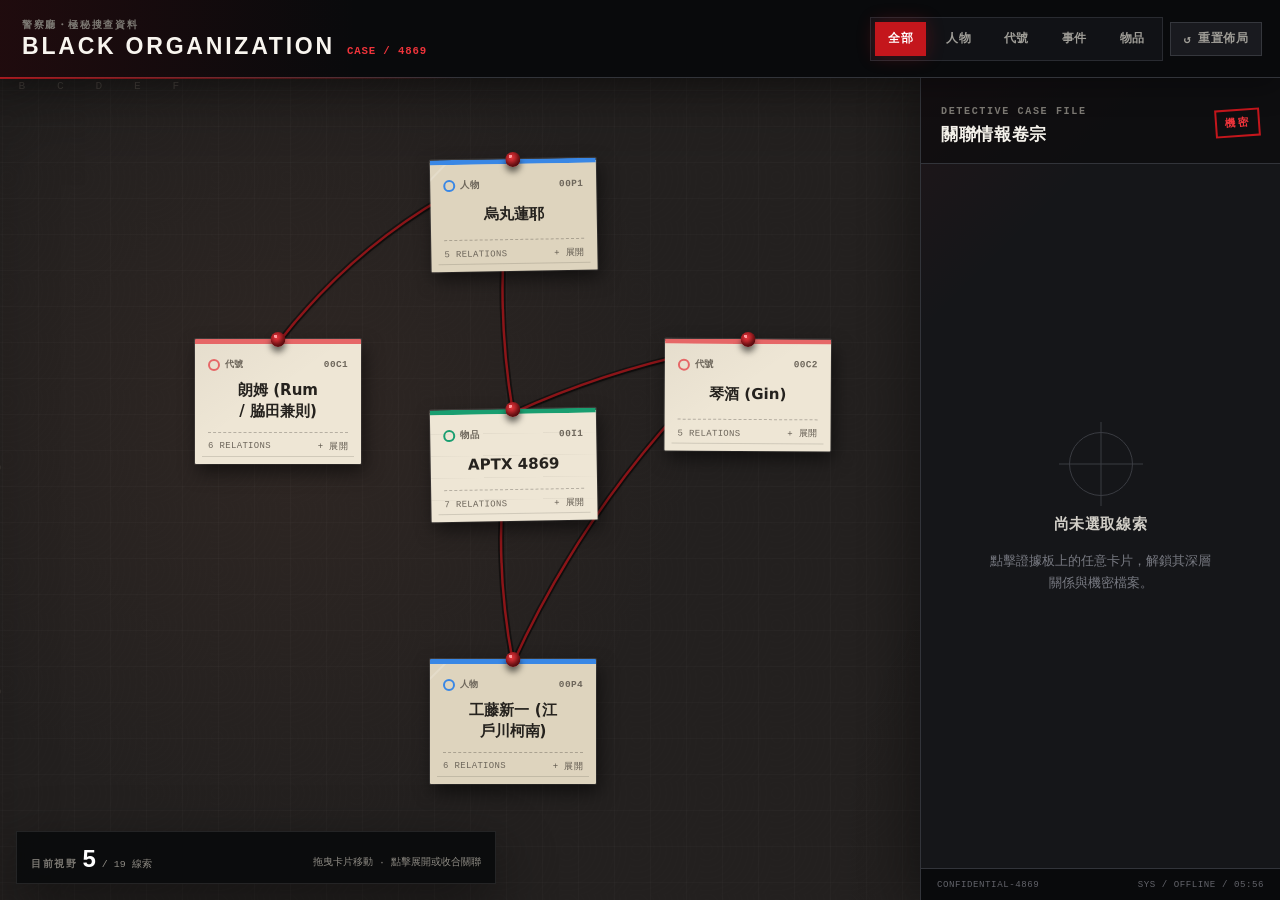
==== index.html @ cbd1a7dc "chore: 初始化 git 版本控制 黑衣組織互動式證據板現有狀態（19 筆線索，含羽田浩司 p11）： - 完整離線靜態應用（index.html / styles.css / script.js" ====
<!DOCTYPE html>
<html lang="zh-Hant">
<head>
  <meta charset="UTF-8">
  <meta name="viewport" content="width=device-width, initial-scale=1.0, viewport-fit=cover">
  <meta name="theme-color" content="#101114">
  <meta name="description" content="《名偵探柯南》黑衣組織互動式證據板：拖曳線索、展開關聯並查閱機密卷宗。">
  <title>黑衣組織機密情報證據板</title>
  <link rel="stylesheet" href="styles.css">
</head>
<body>
  <div id="app">
    <header class="control-header">
      <div class="brand-lockup" aria-label="黑衣組織機密情報證據板">
        <span class="brand-kicker">警察廳・極秘搜查資料</span>
        <div class="brand-row">
          <h1>BLACK ORGANIZATION</h1>
          <span class="case-number">CASE / 4869</span>
        </div>
      </div>

      <div class="toolbar" aria-label="證據板控制列">
        <div class="filter-group" role="group" aria-label="分類篩選">
          <button class="filter-btn active" type="button" data-filter="all" aria-pressed="true">全部</button>
          <button class="filter-btn" type="button" data-filter="person" aria-pressed="false">人物</button>
          <button class="filter-btn" type="button" data-filter="code" aria-pressed="false">代號</button>
          <button class="filter-btn" type="button" data-filter="event" aria-pressed="false">事件</button>
          <button class="filter-btn" type="button" data-filter="item" aria-pressed="false">物品</button>
        </div>
        <button id="reset-layout-btn" class="util-btn" type="button">
          <span aria-hidden="true">↺</span> 重置佈局
        </button>
      </div>
    </header>

    <main class="board-wrapper" id="board-wrapper" aria-label="互動式證據板">
      <div id="pinboard" class="pinboard">
        <svg id="connections-svg" aria-hidden="true"></svg>
        <div class="board-stamp" aria-hidden="true">
          <span>TOP SECRET</span>
          <small>AUTHORIZED EYES ONLY</small>
        </div>
        <div class="board-coordinate board-coordinate-x" aria-hidden="true">A&nbsp;&nbsp;&nbsp;B&nbsp;&nbsp;&nbsp;C&nbsp;&nbsp;&nbsp;D&nbsp;&nbsp;&nbsp;E&nbsp;&nbsp;&nbsp;F</div>
        <div class="board-coordinate board-coordinate-y" aria-hidden="true">01&nbsp;&nbsp;&nbsp;02&nbsp;&nbsp;&nbsp;03&nbsp;&nbsp;&nbsp;04</div>
      </div>

      <div class="board-hud" aria-live="polite">
        <div>
          <span class="hud-label">目前視野</span>
          <strong id="visible-count">5</strong><span class="hud-unit"> / 19 線索</span>
        </div>
        <p>拖曳卡片移動 · 點擊展開或收合關聯</p>
      </div>
    </main>

    <aside id="case-file-sidebar" class="sidebar" aria-label="偵探卷宗側欄">
      <div class="sidebar-header">
        <div>
          <span class="sidebar-eyebrow">DETECTIVE CASE FILE</span>
          <h2>關聯情報卷宗</h2>
        </div>
        <span class="security-level">機密</span>
      </div>

      <div id="sidebar-content" class="sidebar-content">
        <div class="empty-state">
          <div class="empty-crosshair" aria-hidden="true"></div>
          <p class="empty-title">尚未選取線索</p>
          <p>點擊證據板上的任意卡片，解鎖其深層關係與機密檔案。</p>
        </div>
      </div>

      <footer class="sidebar-footer">
        <span>CONFIDENTIAL-4869</span>
        <span id="record-clock">SYS / OFFLINE</span>
      </footer>
    </aside>
  </div>

  <script src="script.js"></script>
</body>
</html>
---- styles.css ----
/*
 * BLACK ORGANIZATION // EVIDENCE BOARD
 * Offline-first noir interface. No external fonts or assets required.
 */

:root {
  color-scheme: dark;
  --ink-black: #101114;
  --ink-deep: #090a0c;
  --panel-black: #151619;
  --cork-char: #23201f;
  --cork-edge: #171514;
  --paper: #ded4be;
  --paper-light: #eee6d5;
  --paper-ink: #25221e;
  --fog: #bcb8ae;
  --muted: #7c7973;
  --rule: #32343a;
  --signal-red: #c4161c;
  --signal-red-hot: #ef343b;
  --type-person: #3987e5;
  --type-code: #e66767;
  --type-event: #c98500;
  --type-item: #199e70;
  --header-height: 78px;
  --sidebar-width: 360px;
  --shadow-deep: 0 20px 60px rgba(0, 0, 0, 0.45);
  --font-display: "Arial Narrow", "DIN Condensed", "Avenir Next Condensed", sans-serif;
  --font-body: "PingFang TC", "Noto Sans TC", "Microsoft JhengHei", system-ui, sans-serif;
  --font-mono: "SFMono-Regular", Consolas, "Liberation Mono", monospace;
}

* {
  box-sizing: border-box;
}

html,
body {
  width: 100%;
  min-width: 0;
  height: 100%;
  margin: 0;
  overflow: hidden;
}

body {
  background: var(--ink-black);
  color: #f5f2eb;
  font-family: var(--font-body);
  -webkit-font-smoothing: antialiased;
}

button,
input {
  font: inherit;
}

button:focus-visible,
.node-card:focus-visible,
.relation-item:focus-visible {
  outline: 2px solid #ffffff;
  outline-offset: 3px;
}

#app {
  display: grid;
  grid-template-columns: minmax(0, 1fr) var(--sidebar-width);
  grid-template-rows: var(--header-height) minmax(0, 1fr);
  width: 100%;
  height: 100dvh;
  background: var(--ink-black);
}

/* ── Command header ─────────────────────────────────────────────── */
.control-header {
  position: relative;
  z-index: 20;
  grid-column: 1 / -1;
  display: flex;
  align-items: center;
  justify-content: space-between;
  gap: 24px;
  min-width: 0;
  padding: 0 18px 0 22px;
  background:
    linear-gradient(90deg, rgba(196, 22, 28, 0.12), transparent 28%),
    var(--ink-deep);
  border-bottom: 1px solid var(--rule);
  box-shadow: 0 8px 30px rgba(0, 0, 0, 0.32);
}

.control-header::after {
  content: "";
  position: absolute;
  right: 0;
  bottom: -2px;
  left: 0;
  height: 2px;
  background: linear-gradient(90deg, var(--signal-red), transparent 36%);
  opacity: 0.8;
}

.brand-lockup {
  display: grid;
  gap: 3px;
  min-width: 310px;
}

.brand-kicker,
.sidebar-eyebrow,
.hud-label {
  color: var(--muted);
  font-family: var(--font-mono);
  font-size: 0.63rem;
  font-weight: 700;
  letter-spacing: 0.16em;
  text-transform: uppercase;
}

.brand-row {
  display: flex;
  align-items: baseline;
  gap: 12px;
}

.brand-row h1 {
  margin: 0;
  color: #f8f5ef;
  font-family: var(--font-display);
  font-size: clamp(1.05rem, 1.8vw, 1.55rem);
  font-stretch: condensed;
  font-weight: 900;
  letter-spacing: 0.12em;
  line-height: 1;
  text-wrap: balance;
}

.case-number {
  color: var(--signal-red-hot);
  font-family: var(--font-mono);
  font-size: 0.67rem;
  font-weight: 700;
  letter-spacing: 0.08em;
  white-space: nowrap;
}

.toolbar,
.filter-group {
  display: flex;
  align-items: center;
  gap: 7px;
}

.toolbar {
  min-width: 0;
}

.filter-group {
  padding: 4px;
  border: 1px solid #292b31;
  background: #111216;
}

.filter-btn,
.util-btn {
  min-height: 34px;
  border: 1px solid transparent;
  border-radius: 0;
  color: #9f9d97;
  background: transparent;
  cursor: pointer;
  font-family: var(--font-mono);
  font-size: 0.72rem;
  font-weight: 700;
  letter-spacing: 0.04em;
  transition: color 160ms ease, background 160ms ease, border-color 160ms ease, transform 160ms ease;
}

.filter-btn {
  padding: 0 12px;
}

.util-btn {
  display: inline-flex;
  align-items: center;
  gap: 7px;
  padding: 0 13px;
  border-color: #35373d;
  background: #191a1f;
}

.filter-btn:hover,
.util-btn:hover {
  color: #ffffff;
  border-color: #5a5d66;
  background: #25262c;
}

.filter-btn.active {
  color: #ffffff;
  border-color: var(--signal-red);
  background: var(--signal-red);
  box-shadow: 0 0 18px rgba(196, 22, 28, 0.28);
}

.util-btn:active,
.filter-btn:active {
  transform: translateY(1px);
}

/* ── Board ──────────────────────────────────────────────────────── */
.board-wrapper {
  position: relative;
  grid-column: 1;
  grid-row: 2;
  min-width: 0;
  min-height: 0;
  overflow: auto;
  overscroll-behavior: contain;
  background: var(--cork-edge);
  scrollbar-color: #4c4743 #151515;
  scrollbar-width: thin;
}

.board-wrapper::-webkit-scrollbar,
.sidebar-content::-webkit-scrollbar {
  width: 10px;
  height: 10px;
}

.board-wrapper::-webkit-scrollbar-track,
.sidebar-content::-webkit-scrollbar-track {
  background: #151515;
}

.board-wrapper::-webkit-scrollbar-thumb,
.sidebar-content::-webkit-scrollbar-thumb {
  border: 2px solid #151515;
  background: #4c4743;
}

.pinboard {
  position: relative;
  width: 1800px;
  height: 1240px;
  isolation: isolate;
  overflow: hidden;
  background-color: var(--cork-char);
  background-image:
    linear-gradient(rgba(255, 255, 255, 0.018) 1px, transparent 1px),
    linear-gradient(90deg, rgba(255, 255, 255, 0.018) 1px, transparent 1px),
    radial-gradient(circle at 20% 30%, rgba(107, 72, 57, 0.16), transparent 24%),
    radial-gradient(circle at 78% 65%, rgba(0, 0, 0, 0.24), transparent 32%);
  background-size: 36px 36px, 36px 36px, auto, auto;
  box-shadow: inset 0 0 110px rgba(0, 0, 0, 0.62);
}

.pinboard::before {
  content: "";
  position: absolute;
  inset: 17px;
  z-index: 0;
  pointer-events: none;
  border: 1px solid rgba(222, 212, 190, 0.08);
}

.pinboard::after {
  content: "";
  position: absolute;
  inset: 0;
  z-index: 0;
  pointer-events: none;
  opacity: 0.22;
  background-image: repeating-radial-gradient(circle at 10% 20%, transparent 0 4px, rgba(255, 255, 255, 0.03) 5px 6px);
  background-size: 70px 56px;
  mix-blend-mode: overlay;
}

.board-coordinate {
  position: absolute;
  z-index: 0;
  color: rgba(222, 212, 190, 0.16);
  font-family: var(--font-mono);
  font-size: 0.7rem;
  letter-spacing: 0.26em;
  pointer-events: none;
}

.board-coordinate-x {
  top: 26px;
  left: 50px;
}

.board-coordinate-y {
  top: 78px;
  left: 26px;
  width: 10px;
  line-height: 14rem;
  word-break: break-all;
}

.board-stamp {
  position: absolute;
  right: 110px;
  bottom: 100px;
  z-index: 0;
  display: grid;
  gap: 4px;
  width: 210px;
  padding: 12px 16px;
  border: 4px double rgba(196, 22, 28, 0.28);
  color: rgba(196, 22, 28, 0.28);
  font-family: var(--font-mono);
  text-align: center;
  transform: rotate(-8deg);
  pointer-events: none;
}

.board-stamp span {
  font-size: 1.35rem;
  font-weight: 900;
  letter-spacing: 0.12em;
}

.board-stamp small {
  font-size: 0.58rem;
  letter-spacing: 0.09em;
}

#connections-svg {
  position: absolute;
  inset: 0;
  z-index: 1;
  width: 100%;
  height: 100%;
  overflow: visible;
  pointer-events: none;
}

.connection-shadow {
  fill: none;
  stroke: rgba(0, 0, 0, 0.7);
  stroke-width: 6px;
  stroke-linecap: round;
  opacity: 0.65;
}

.connection-line {
  fill: none;
  stroke: var(--signal-red);
  stroke-width: 2.5px;
  stroke-linecap: round;
  opacity: 0.68;
  transition: opacity 180ms ease, stroke-width 180ms ease, filter 180ms ease;
  filter: drop-shadow(0 2px 1px rgba(0, 0, 0, 0.65));
}

.connection-knot {
  fill: var(--signal-red-hot);
  opacity: 0.8;
}

.connection-line.active-connection {
  stroke: var(--signal-red-hot);
  stroke-width: 4px;
  opacity: 1;
  filter: drop-shadow(0 0 5px rgba(239, 52, 59, 0.48));
}

.connection-line.dimmed-connection,
.connection-shadow.dimmed-connection,
.connection-knot.dimmed-connection {
  opacity: 0.08;
}

/* ── Evidence cards ─────────────────────────────────────────────── */
.node-card {
  --type-color: var(--type-person);
  position: absolute;
  z-index: 3;
  display: grid;
  grid-template-rows: auto 1fr auto;
  gap: 9px;
  width: 166px;
  min-height: 112px;
  padding: 14px 13px 11px;
  border: 0;
  border-top: 5px solid var(--type-color);
  border-radius: 1px;
  color: var(--paper-ink);
  background:
    linear-gradient(135deg, transparent 0 9px, rgba(255, 255, 255, 0.18) 10px 11px, transparent 12px),
    var(--paper);
  box-shadow: 3px 8px 18px rgba(0, 0, 0, 0.52), 0 0 0 1px rgba(255, 255, 255, 0.13);
  cursor: grab;
  user-select: none;
  touch-action: none;
  transform: rotate(var(--card-rotation, 0deg));
  transform-origin: 50% 12px;
  transition: opacity 180ms ease, box-shadow 180ms ease, transform 180ms ease, filter 180ms ease;
}

.node-card[data-type="person"] {
  --type-color: var(--type-person);
}

.node-card[data-type="code"] {
  --type-color: var(--type-code);
  background:
    linear-gradient(145deg, rgba(25, 18, 18, 0.04), transparent 45%),
    var(--paper-light);
}

.node-card[data-type="event"] {
  --type-color: var(--type-event);
  background:
    linear-gradient(0deg, rgba(201, 133, 0, 0.07), rgba(201, 133, 0, 0.07)),
    var(--paper);
}

.node-card[data-type="item"] {
  --type-color: var(--type-item);
  background:
    repeating-linear-gradient(0deg, transparent 0 21px, rgba(37, 34, 30, 0.055) 22px),
    var(--paper-light);
}

.node-card::before {
  content: "";
  position: absolute;
  top: -12px;
  left: 50%;
  z-index: 5;
  width: 15px;
  height: 15px;
  border-radius: 50%;
  background:
    radial-gradient(circle at 34% 29%, #ff9b9f 0 10%, transparent 12%),
    radial-gradient(circle at 42% 38%, #e5373d, #801014 72%);
  box-shadow: 0 5px 6px rgba(0, 0, 0, 0.56), inset -2px -3px 4px rgba(0, 0, 0, 0.35);
  transform: translateX(-50%);
}

.node-card::after {
  content: "";
  position: absolute;
  right: 7px;
  bottom: 7px;
  left: 7px;
  height: 1px;
  background: rgba(37, 34, 30, 0.15);
}

.node-card:hover {
  z-index: 5;
  box-shadow: 5px 14px 28px rgba(0, 0, 0, 0.62), 0 0 0 1px rgba(255, 255, 255, 0.2);
  transform: rotate(0deg) translateY(-3px);
}

.node-card.dragging {
  z-index: 10;
  cursor: grabbing;
  box-shadow: 8px 18px 34px rgba(0, 0, 0, 0.72);
  transform: rotate(1.5deg) scale(1.025);
  transition: none;
}

.node-card.active-card {
  z-index: 7;
  box-shadow: 0 0 0 2px #ffffff, 0 0 0 6px rgba(196, 22, 28, 0.75), 8px 18px 36px rgba(0, 0, 0, 0.68);
  transform: rotate(0deg) scale(1.035);
}

.node-card.related-card {
  box-shadow: 0 0 0 2px color-mix(in srgb, var(--type-color), white 12%), 4px 10px 24px rgba(0, 0, 0, 0.58);
}

.node-card.dimmed-card {
  opacity: 0.24;
  filter: grayscale(0.5);
}

.card-meta {
  display: flex;
  align-items: center;
  justify-content: space-between;
  gap: 8px;
  color: #6d665b;
  font-family: var(--font-mono);
  font-size: 0.59rem;
  font-weight: 700;
  letter-spacing: 0.04em;
  text-transform: uppercase;
}

.card-type {
  display: inline-flex;
  align-items: center;
  gap: 5px;
}

.card-type::before {
  content: "";
  width: 8px;
  height: 8px;
  border: 2px solid var(--type-color);
  border-radius: 50%;
}

.card-id {
  font-variant-numeric: tabular-nums;
}

.card-title {
  align-self: center;
  margin: 0;
  font-family: var(--font-body);
  font-size: 0.94rem;
  font-weight: 800;
  line-height: 1.42;
  text-align: center;
  text-wrap: balance;
  word-break: break-word;
}

.card-footer {
  display: flex;
  align-items: center;
  justify-content: space-between;
  gap: 8px;
  padding-top: 7px;
  border-top: 1px dashed rgba(37, 34, 30, 0.28);
  color: #6d665b;
  font-family: var(--font-mono);
  font-size: 0.56rem;
  letter-spacing: 0.04em;
}

.expand-status {
  color: #5e574d;
}

.node-card[aria-expanded="true"] .expand-status {
  color: #97151a;
  font-weight: 900;
}

.board-hud {
  position: sticky;
  bottom: 16px;
  left: 16px;
  z-index: 12;
  display: flex;
  align-items: end;
  justify-content: space-between;
  gap: 22px;
  width: min(480px, calc(100vw - var(--sidebar-width) - 32px));
  min-width: 300px;
  margin: -86px 0 16px 16px;
  padding: 12px 14px;
  border: 1px solid rgba(255, 255, 255, 0.1);
  background: rgba(9, 10, 12, 0.9);
  box-shadow: var(--shadow-deep);
  backdrop-filter: blur(10px);
  pointer-events: none;
}

.board-hud > div {
  white-space: nowrap;
}

.board-hud strong {
  display: inline-block;
  margin-top: 3px;
  color: #ffffff;
  font-family: var(--font-display);
  font-size: 1.5rem;
  font-weight: 900;
  line-height: 1;
}

.hud-unit,
.board-hud p {
  color: #8f8c85;
  font-family: var(--font-mono);
  font-size: 0.62rem;
}

.board-hud p {
  margin: 0;
  line-height: 1.5;
  text-align: right;
}

/* ── Case file sidebar ──────────────────────────────────────────── */
.sidebar {
  position: relative;
  z-index: 15;
  grid-column: 2;
  grid-row: 2;
  display: grid;
  grid-template-rows: auto minmax(0, 1fr) auto;
  min-width: 0;
  min-height: 0;
  overflow: hidden;
  border-left: 1px solid var(--rule);
  background:
    linear-gradient(135deg, rgba(196, 22, 28, 0.06), transparent 22%),
    var(--panel-black);
  box-shadow: -16px 0 42px rgba(0, 0, 0, 0.3);
}

.sidebar-header {
  display: flex;
  align-items: center;
  justify-content: space-between;
  gap: 18px;
  padding: 21px 20px 17px;
  border-bottom: 1px solid var(--rule);
  background: rgba(9, 10, 12, 0.58);
}

.sidebar-header h2 {
  margin: 4px 0 0;
  font-family: var(--font-body);
  font-size: 1.08rem;
  font-weight: 800;
  letter-spacing: 0.04em;
}

.security-level {
  padding: 5px 8px;
  border: 2px solid var(--signal-red);
  color: var(--signal-red-hot);
  font-family: var(--font-mono);
  font-size: 0.66rem;
  font-weight: 900;
  letter-spacing: 0.16em;
  transform: rotate(-4deg);
}

.sidebar-content {
  min-height: 0;
  overflow-y: auto;
  padding: 22px 20px 28px;
}

.sidebar-footer {
  display: flex;
  justify-content: space-between;
  gap: 10px;
  padding: 10px 16px;
  border-top: 1px solid var(--rule);
  color: #62636a;
  background: var(--ink-deep);
  font-family: var(--font-mono);
  font-size: 0.57rem;
  letter-spacing: 0.06em;
}

.empty-state {
  display: grid;
  place-items: center;
  align-content: center;
  gap: 12px;
  min-height: 100%;
  color: #777981;
  text-align: center;
}

.empty-state p {
  max-width: 27ch;
  margin: 0;
  font-size: 0.82rem;
  line-height: 1.7;
}

.empty-state .empty-title {
  color: #d1cec7;
  font-size: 0.95rem;
  font-weight: 800;
  letter-spacing: 0.04em;
}

.empty-crosshair {
  position: relative;
  width: 64px;
  height: 64px;
  margin-bottom: 4px;
  border: 1px solid #3a3c42;
  border-radius: 50%;
}

.empty-crosshair::before,
.empty-crosshair::after {
  content: "";
  position: absolute;
  top: 50%;
  left: 50%;
  background: #3a3c42;
  transform: translate(-50%, -50%);
}

.empty-crosshair::before {
  width: 84px;
  height: 1px;
}

.empty-crosshair::after {
  width: 1px;
  height: 84px;
}

.detail-card {
  --detail-color: var(--type-person);
  display: grid;
  gap: 18px;
  animation: fileReveal 260ms ease both;
}

.detail-card[data-type="person"] { --detail-color: var(--type-person); }
.detail-card[data-type="code"] { --detail-color: var(--type-code); }
.detail-card[data-type="event"] { --detail-color: var(--type-event); }
.detail-card[data-type="item"] { --detail-color: var(--type-item); }

.detail-classification {
  display: flex;
  align-items: center;
  justify-content: space-between;
  gap: 12px;
}

.detail-type {
  display: inline-flex;
  align-items: center;
  gap: 7px;
  color: #d7d4cd;
  font-family: var(--font-mono);
  font-size: 0.67rem;
  font-weight: 800;
  letter-spacing: 0.08em;
}

.detail-type::before {
  content: "";
  width: 9px;
  height: 9px;
  border: 2px solid var(--detail-color);
  border-radius: 50%;
}

.detail-record-id {
  color: #696b72;
  font-family: var(--font-mono);
  font-size: 0.62rem;
  font-variant-numeric: tabular-nums;
}

.detail-name {
  margin: 0;
  padding: 0 0 13px;
  border-bottom: 3px solid var(--detail-color);
  color: #ffffff;
  font-size: clamp(1.35rem, 2.2vw, 1.8rem);
  font-weight: 900;
  line-height: 1.28;
  letter-spacing: -0.02em;
  text-wrap: balance;
}

.detail-desc-block {
  position: relative;
  padding: 17px 16px 16px 19px;
  border: 1px solid #32343a;
  background: #1b1c21;
}

.detail-desc-block::before {
  content: "";
  position: absolute;
  top: -1px;
  bottom: -1px;
  left: -1px;
  width: 3px;
  background: var(--detail-color);
}

.detail-label {
  display: block;
  margin-bottom: 8px;
  color: #70727a;
  font-family: var(--font-mono);
  font-size: 0.61rem;
  font-weight: 700;
  letter-spacing: 0.12em;
}

.detail-desc {
  margin: 0;
  color: #d0cec8;
  font-size: 0.88rem;
  line-height: 1.82;
}

.relations-section {
  display: grid;
  gap: 9px;
}

.relations-heading {
  display: flex;
  align-items: center;
  justify-content: space-between;
  gap: 12px;
  padding-bottom: 8px;
  border-bottom: 1px solid #303239;
}

.relations-heading h3 {
  margin: 0;
  color: #f0ede6;
  font-size: 0.82rem;
  font-weight: 800;
  letter-spacing: 0.06em;
}

.relations-heading span {
  color: #6f7178;
  font-family: var(--font-mono);
  font-size: 0.62rem;
  font-variant-numeric: tabular-nums;
}

.relations-list {
  display: grid;
  gap: 7px;
}

.relation-item {
  --relation-color: var(--type-person);
  display: grid;
  grid-template-columns: 8px minmax(0, 1fr) auto;
  align-items: center;
  gap: 10px;
  width: 100%;
  min-height: 46px;
  padding: 9px 10px;
  border: 1px solid #303239;
  border-radius: 0;
  color: #d6d4ce;
  background: #1a1b20;
  cursor: pointer;
  text-align: left;
  transition: border-color 160ms ease, background 160ms ease, transform 160ms ease;
}

.relation-item[data-type="person"] { --relation-color: var(--type-person); }
.relation-item[data-type="code"] { --relation-color: var(--type-code); }
.relation-item[data-type="event"] { --relation-color: var(--type-event); }
.relation-item[data-type="item"] { --relation-color: var(--type-item); }

.relation-item:hover {
  border-color: #5a5d66;
  background: #24262c;
  transform: translateX(2px);
}

.relation-marker {
  width: 8px;
  height: 18px;
  background: var(--relation-color);
}

.relation-copy {
  display: grid;
  gap: 2px;
  min-width: 0;
}

.relation-kind {
  color: #777981;
  font-family: var(--font-mono);
  font-size: 0.56rem;
  font-weight: 700;
  letter-spacing: 0.08em;
}

.relation-name {
  overflow: hidden;
  font-size: 0.78rem;
  font-weight: 700;
  text-overflow: ellipsis;
  white-space: nowrap;
}

.relation-arrow {
  color: #777981;
  font-family: var(--font-mono);
}

/* ── 第二層詳細情報：可收合展開區 ─────────────────────────────────── */
.details-disclosure {
  display: grid;
  gap: 0;
}

.details-toggle {
  display: flex;
  align-items: center;
  justify-content: space-between;
  gap: 10px;
  width: 100%;
  padding: 11px 14px;
  border: 1px solid #3a3c42;
  border-radius: 0;
  background: #18191e;
  color: #d8d5ce;
  font-family: var(--font-mono);
  font-size: 0.7rem;
  font-weight: 800;
  letter-spacing: 0.1em;
  cursor: pointer;
  text-align: left;
  transition: border-color 160ms ease, background 160ms ease;
}

.details-toggle:hover {
  border-color: #5a5d66;
  background: #20222a;
}

.details-toggle:focus-visible {
  outline: 2px solid var(--detail-color, #c98500);
  outline-offset: 2px;
}

.details-toggle[aria-expanded="true"] {
  border-bottom-color: transparent;
  background: #1f2127;
}

.details-toggle-label {
  text-transform: uppercase;
}

.details-toggle-icon {
  display: inline-flex;
  align-items: center;
  justify-content: center;
  width: 18px;
  height: 18px;
  border: 1px solid currentColor;
  font-family: var(--font-mono);
  font-size: 0.85rem;
  font-weight: 900;
  line-height: 1;
}

.details-panel {
  display: grid;
  gap: 16px;
  padding: 16px 15px 18px;
  border: 1px solid #3a3c42;
  border-top: 0;
  background: #161719;
}

.details-panel[hidden] {
  display: none;
}

.details-empty {
  margin: 0;
  color: #6c6e76;
  font-family: var(--font-mono);
  font-size: 0.7rem;
  font-style: italic;
  letter-spacing: 0.04em;
  line-height: 1.6;
}

.details-section {
  display: grid;
  gap: 7px;
}

.details-section[data-variant="unconfirmed"] .details-label {
  color: #c87a4a;
}

.details-label {
  color: #70727a;
  font-family: var(--font-mono);
  font-size: 0.61rem;
  font-weight: 700;
  letter-spacing: 0.12em;
  text-transform: uppercase;
}

.details-list {
  display: grid;
  gap: 6px;
  margin: 0;
  padding: 0;
  list-style: none;
}

.details-list .details-item {
  position: relative;
  padding-left: 14px;
  color: #d0cec8;
  font-size: 0.82rem;
  line-height: 1.7;
}

.details-list .details-item::before {
  content: "▪";
  position: absolute;
  left: 0;
  top: 0;
  color: var(--detail-color, #c98500);
}

.details-relationship {
  display: flex;
  flex-wrap: wrap;
  align-items: baseline;
  gap: 8px;
}

.relationship-chip {
  flex: 0 0 auto;
  padding: 2px 8px;
  border: 1px solid #3a3c42;
  border-radius: 0;
  background: #1a1b20;
  color: #e6e3dc;
  font-size: 0.74rem;
  font-weight: 700;
  cursor: pointer;
  transition: border-color 160ms ease, background 160ms ease;
}

.relationship-chip:hover {
  border-color: #5a5d66;
  background: #24262c;
}

.relationship-chip:focus-visible {
  outline: 2px solid var(--relation-color, var(--detail-color, #c98500));
  outline-offset: 2px;
}

.relationship-chip[data-type="person"] { --relation-color: var(--type-person); }
.relationship-chip[data-type="code"]   { --relation-color: var(--type-code); }
.relationship-chip[data-type="event"] { --relation-color: var(--type-event); }
.relationship-chip[data-type="item"]  { --relation-color: var(--type-item); }

.relationship-summary {
  flex: 1 1 200px;
  color: #c4c2bc;
  font-size: 0.8rem;
  line-height: 1.65;
}

.details-timeline {
  display: grid;
  gap: 10px;
  margin: 0;
  padding: 0 0 0 14px;
  list-style: none;
}

.timeline-entry {
  position: relative;
  padding-left: 14px;
  color: #d0cec8;
  font-size: 0.82rem;
  line-height: 1.6;
}

.timeline-entry::before {
  content: "";
  position: absolute;
  left: 0;
  top: 7px;
  width: 6px;
  height: 6px;
  border: 1px solid var(--detail-color, #c98500);
  border-radius: 50%;
}

.timeline-stamp {
  display: block;
  margin-bottom: 2px;
  color: #9a9ca3;
  font-family: var(--font-mono);
  font-size: 0.64rem;
  font-weight: 700;
  letter-spacing: 0.06em;
}

.timeline-body {
  display: block;
}

.details-sources {
  display: grid;
  gap: 7px;
  margin: 0;
  padding: 0;
  list-style: none;
}

.source-entry {
  display: grid;
  gap: 2px;
}

.source-site {
  color: #82848c;
  font-family: var(--font-mono);
  font-size: 0.6rem;
  font-weight: 700;
  letter-spacing: 0.08em;
  text-transform: uppercase;
}

.source-link {
  color: #9bb8e0;
  font-size: 0.78rem;
  text-decoration: underline;
  text-underline-offset: 2px;
  word-break: break-all;
}

.source-link:hover {
  color: #c4d6f0;
}

@keyframes fileReveal {
  from {
    opacity: 0;
    transform: translateY(8px);
  }
  to {
    opacity: 1;
    transform: translateY(0);
  }
}

/* ── Responsive modes ───────────────────────────────────────────── */
@media (max-width: 1120px) {
  :root {
    --sidebar-width: 320px;
  }

  .brand-lockup {
    min-width: 250px;
  }

  .case-number {
    display: none;
  }

  .filter-btn {
    padding-inline: 9px;
  }
}

@media (max-width: 880px) {
  :root {
    --header-height: 116px;
  }

  #app {
    grid-template-columns: minmax(0, 1fr);
    grid-template-rows: var(--header-height) minmax(0, 1fr) 260px;
  }

  .control-header {
    align-items: stretch;
    flex-direction: column;
    justify-content: center;
    gap: 10px;
    padding: 12px 14px;
  }

  .brand-lockup {
    min-width: 0;
  }

  .brand-kicker {
    display: none;
  }

  .toolbar {
    justify-content: space-between;
    width: 100%;
  }

  .filter-group {
    min-width: 0;
    overflow-x: auto;
  }

  .board-wrapper {
    grid-column: 1;
    grid-row: 2;
  }

  .sidebar {
    grid-column: 1;
    grid-row: 3;
    border-top: 1px solid var(--rule);
    border-left: 0;
    box-shadow: 0 -14px 34px rgba(0, 0, 0, 0.35);
  }

  .sidebar-header {
    padding: 12px 16px;
  }

  .sidebar-header h2 {
    font-size: 0.95rem;
  }

  .sidebar-content {
    padding: 16px;
  }

  .empty-state {
    grid-template-columns: 50px 1fr;
    justify-items: start;
    align-content: center;
    gap: 4px 14px;
    min-height: 120px;
    text-align: left;
  }

  .empty-crosshair {
    grid-row: 1 / 3;
    width: 42px;
    height: 42px;
  }

  .empty-crosshair::before {
    width: 54px;
  }

  .empty-crosshair::after {
    height: 54px;
  }

  .empty-state p {
    max-width: none;
  }

  .detail-card {
    grid-template-columns: minmax(0, 1fr) minmax(260px, 0.9fr);
    gap: 12px 18px;
  }

  .detail-classification,
  .detail-name {
    grid-column: 1;
  }

  .detail-desc-block {
    grid-column: 1;
  }

  .details-disclosure {
    grid-column: 1;
  }

  .relations-section {
    grid-column: 2;
    grid-row: 1 / 4;
  }

  .sidebar-footer {
    display: none;
  }

  .board-hud {
    width: min(440px, calc(100vw - 32px));
  }
}

@media (max-width: 620px) {
  :root {
    --header-height: 124px;
  }

  #app {
    grid-template-rows: var(--header-height) minmax(0, 1fr) 290px;
  }

  .brand-row h1 {
    font-size: 1rem;
  }

  .toolbar {
    align-items: stretch;
    gap: 8px;
  }

  .filter-group {
    flex: 1;
  }

  .filter-btn {
    min-width: 48px;
    padding-inline: 8px;
  }

  .util-btn {
    flex: 0 0 auto;
    padding-inline: 10px;
    font-size: 0.68rem;
  }

  .node-card {
    width: 154px;
  }

  .board-hud {
    min-width: 0;
  }

  .board-hud p {
    display: none;
  }

  .detail-card {
    display: grid;
    grid-template-columns: 1fr;
  }

  .detail-classification,
  .detail-name,
  .detail-desc-block,
  .details-disclosure,
  .relations-section {
    grid-column: 1;
    grid-row: auto;
  }

  .sidebar-header .security-level {
    display: none;
  }
}

@media (prefers-reduced-motion: reduce) {
  *,
  *::before,
  *::after {
    scroll-behavior: auto !important;
    animation-duration: 0.01ms !important;
    animation-iteration-count: 1 !important;
    transition-duration: 0.01ms !important;
  }
}

@media (forced-colors: active) {
  .node-card,
  .relation-item,
  .detail-desc-block,
  .details-toggle,
  .details-panel,
  .relationship-chip {
    border: 1px solid CanvasText;
  }

  .relation-marker,
  .detail-type::before,
  .card-type::before,
  .details-list .details-item::before,
  .timeline-entry::before {
    forced-color-adjust: none;
  }
}
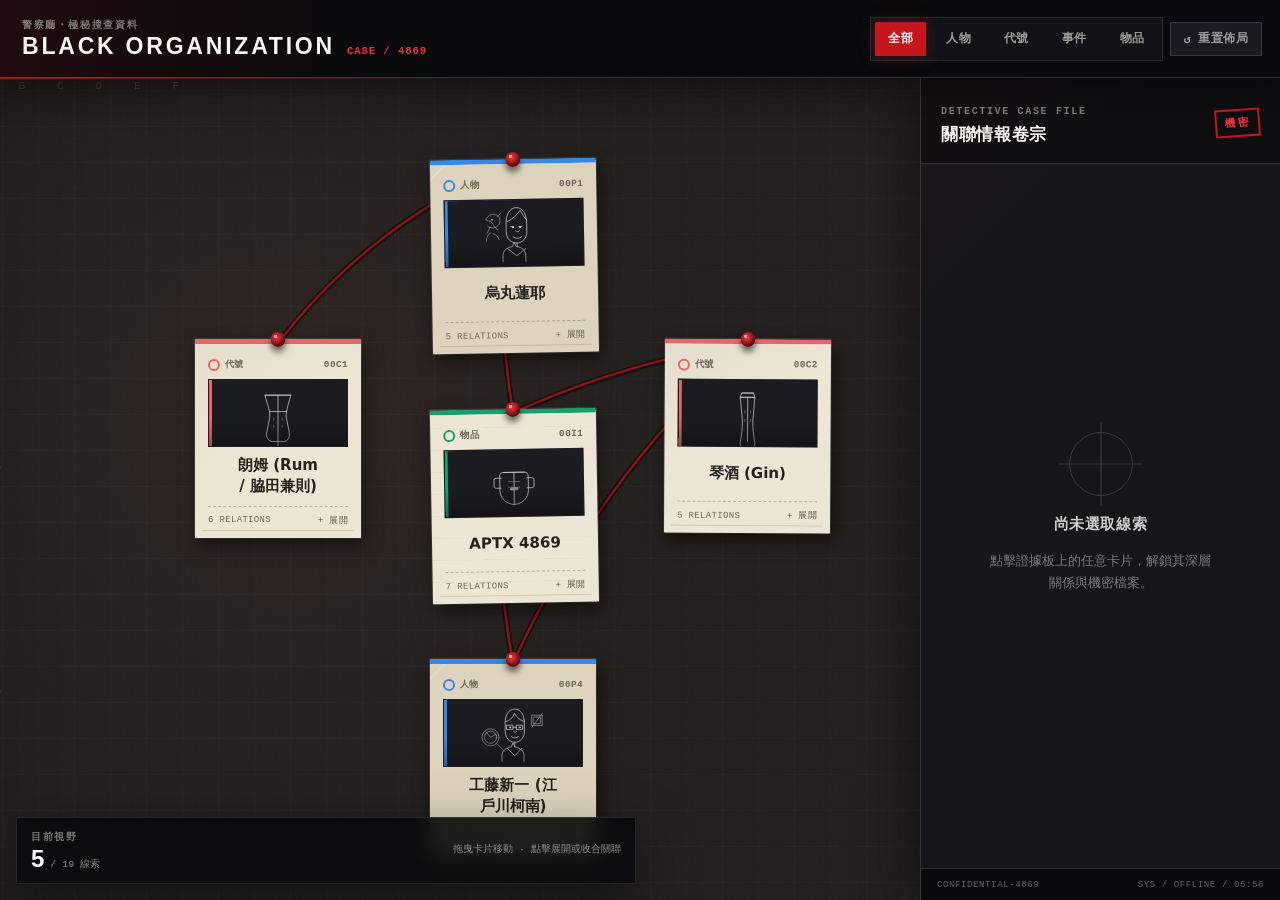
==== commit 1d4399c6: "feat: prepare black organization evidence board deployment Co-Authored-By: Claude Fable 5 <noreply@a" ====
--- a/index.html
+++ b/index.html
@@ -5,7 +5,29 @@
   <meta name="viewport" content="width=device-width, initial-scale=1.0, viewport-fit=cover">
   <meta name="theme-color" content="#101114">
   <meta name="description" content="《名偵探柯南》黑衣組織互動式證據板：拖曳線索、展開關聯並查閱機密卷宗。">
+  <link rel="canonical" href="https://www.hpchang.com/black-org-evidence-board/">
+
+  <meta property="og:type" content="website">
+  <meta property="og:locale" content="zh_TW">
+  <meta property="og:site_name" content="黑衣組織機密情報證據板">
+  <meta property="og:title" content="黑衣組織機密情報證據板">
+  <meta property="og:description" content="《名偵探柯南》黑衣組織互動式證據板：拖曳線索、展開關聯並查閱機密卷宗。">
+  <meta property="og:url" content="https://www.hpchang.com/black-org-evidence-board/">
+  <meta property="og:image" content="https://www.hpchang.com/black-org-evidence-board/assets/og/black-org-evidence-board-og.png">
+  <meta property="og:image:secure_url" content="https://www.hpchang.com/black-org-evidence-board/assets/og/black-org-evidence-board-og.png">
+  <meta property="og:image:type" content="image/png">
+  <meta property="og:image:width" content="1200">
+  <meta property="og:image:height" content="630">
+  <meta property="og:image:alt" content="黑色軟木證據板上以紅線串聯線索，標示 BLACK ORGANIZATION 與 CASE / 4869">
+
+  <meta name="twitter:card" content="summary_large_image">
+  <meta name="twitter:title" content="黑衣組織機密情報證據板">
+  <meta name="twitter:description" content="《名偵探柯南》黑衣組織互動式證據板：拖曳線索、展開關聯並查閱機密卷宗。">
+  <meta name="twitter:image" content="https://www.hpchang.com/black-org-evidence-board/assets/og/black-org-evidence-board-og.png">
+  <meta name="twitter:image:alt" content="黑色軟木證據板上以紅線串聯線索，標示 BLACK ORGANIZATION 與 CASE / 4869">
+
   <title>黑衣組織機密情報證據板</title>
+  <link rel="icon" href="./favicon/2-magnifier-clue.svg" type="image/svg+xml">
   <link rel="stylesheet" href="styles.css">
 </head>
 <body>
@@ -45,9 +67,15 @@
       </div>
 
       <div class="board-hud" aria-live="polite">
-        <div>
-          <span class="hud-label">目前視野</span>
-          <strong id="visible-count">5</strong><span class="hud-unit"> / 19 線索</span>
+        <div class="hud-readouts">
+          <div class="hud-metric">
+            <span class="hud-label">目前視野</span>
+            <strong id="visible-count">5</strong><span class="hud-unit"> / 19 線索</span>
+          </div>
+          <div id="hits-line" class="hud-metric archive-access" hidden>
+            <span class="hud-label">ARCHIVE ACCESS</span>
+            <strong id="hits">—</strong>
+          </div>
         </div>
         <p>拖曳卡片移動 · 點擊展開或收合關聯</p>
       </div>
--- a/styles.css
+++ b/styles.css
@@ -379,10 +379,10 @@
   position: absolute;
   z-index: 3;
   display: grid;
-  grid-template-rows: auto 1fr auto;
-  gap: 9px;
+  grid-template-rows: auto 68px minmax(38px, 1fr) auto;
+  gap: 8px;
   width: 166px;
-  min-height: 112px;
+  min-height: 190px;
   padding: 14px 13px 11px;
   border: 0;
   border-top: 5px solid var(--type-color);
@@ -511,6 +511,36 @@
   font-variant-numeric: tabular-nums;
 }
 
+.card-art {
+  position: relative;
+  margin: 0;
+  border: 1px solid rgba(37, 34, 30, 0.28);
+  background: #1b1c21;
+  box-shadow: inset 3px 0 var(--type-color);
+  overflow: hidden;
+  pointer-events: none;
+}
+
+.card-art::after {
+  content: "";
+  position: absolute;
+  inset: 0;
+  background: linear-gradient(180deg, transparent 55%, rgba(0, 0, 0, 0.28));
+}
+
+.card-art svg {
+  display: block;
+  width: 100%;
+  height: 100%;
+  transform: scale(1.08);
+  transition: transform 180ms ease;
+}
+
+.node-card:hover .card-art svg,
+.node-card.active-card .card-art svg {
+  transform: scale(1.13);
+}
+
 .card-title {
   align-self: center;
   margin: 0;
@@ -551,10 +581,10 @@
   left: 16px;
   z-index: 12;
   display: flex;
-  align-items: end;
+  align-items: center;
   justify-content: space-between;
-  gap: 22px;
-  width: min(480px, calc(100vw - var(--sidebar-width) - 32px));
+  gap: 18px;
+  width: min(620px, calc(100vw - var(--sidebar-width) - 32px));
   min-width: 300px;
   margin: -86px 0 16px 16px;
   padding: 12px 14px;
@@ -565,8 +595,27 @@
   pointer-events: none;
 }
 
-.board-hud > div {
+.hud-readouts {
+  display: flex;
+  align-items: flex-end;
+  gap: 14px;
+}
+
+.hud-metric {
   white-space: nowrap;
+}
+
+.hud-metric[hidden] {
+  display: none;
+}
+
+.hud-metric + .hud-metric {
+  padding-left: 14px;
+  border-left: 1px solid rgba(255, 255, 255, 0.12);
+}
+
+.hud-metric .hud-label {
+  display: block;
 }
 
 .board-hud strong {
@@ -577,6 +626,13 @@
   font-size: 1.5rem;
   font-weight: 900;
   line-height: 1;
+}
+
+.archive-access strong {
+  color: #f2d3d5;
+  font-family: var(--font-mono);
+  font-size: 1.2rem;
+  letter-spacing: 0.04em;
 }
 
 .hud-unit,
@@ -800,6 +856,33 @@
   color: #d0cec8;
   font-size: 0.88rem;
   line-height: 1.82;
+}
+
+/* ── 卡片插畫（側欄頂部大圖）─────────────────────────────────── */
+.detail-art {
+  position: relative;
+  margin: 0;
+  border: 1px solid #32343a;
+  background: #1b1c21;
+  aspect-ratio: 6 / 5;
+  overflow: hidden;
+}
+
+.detail-art::before {
+  content: "";
+  position: absolute;
+  top: -1px;
+  bottom: -1px;
+  left: -1px;
+  z-index: 2;
+  width: 3px;
+  background: var(--detail-color);
+}
+
+.detail-art svg {
+  display: block;
+  width: 100%;
+  height: 100%;
 }
 
 .relations-section {
@@ -1266,6 +1349,10 @@
     grid-column: 1;
   }
 
+  .detail-art {
+    grid-column: 1;
+  }
+
   .detail-desc-block {
     grid-column: 1;
   }
@@ -1276,7 +1363,7 @@
 
   .relations-section {
     grid-column: 2;
-    grid-row: 1 / 4;
+    grid-row: 1 / -1;
   }
 
   .sidebar-footer {
@@ -1285,6 +1372,10 @@
 
   .board-hud {
     width: min(440px, calc(100vw - 32px));
+  }
+
+  .board-hud p {
+    display: none;
   }
 }
 
@@ -1329,8 +1420,12 @@
     min-width: 0;
   }
 
-  .board-hud p {
-    display: none;
+  .hud-readouts {
+    gap: 10px;
+  }
+
+  .hud-metric + .hud-metric {
+    padding-left: 10px;
   }
 
   .detail-card {
@@ -1340,6 +1435,7 @@
 
   .detail-classification,
   .detail-name,
+  .detail-art,
   .detail-desc-block,
   .details-disclosure,
   .relations-section {
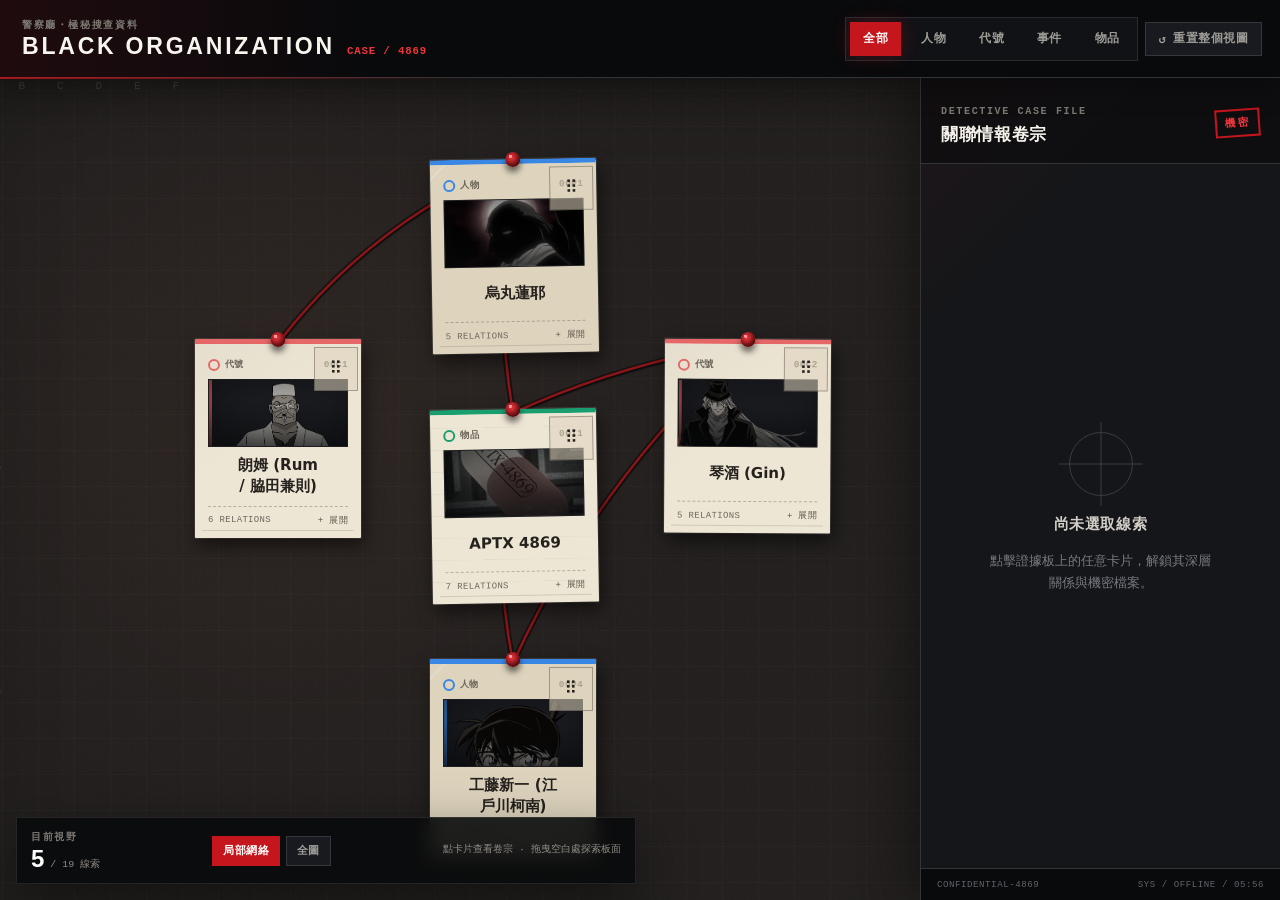
==== commit 039d938c: "feat(ui): P0 mobile core task & state model 實作 UI_OPTIMIZATION_HANDOFF 的 P0：手機核心任務與狀態模型。  - P0-A: MO" ====
--- a/index.html
+++ b/index.html
@@ -49,8 +49,10 @@
           <button class="filter-btn" type="button" data-filter="event" aria-pressed="false">事件</button>
           <button class="filter-btn" type="button" data-filter="item" aria-pressed="false">物品</button>
         </div>
-        <button id="reset-layout-btn" class="util-btn" type="button">
-          <span aria-hidden="true">↺</span> 重置佈局
+        <button id="reset-layout-btn" class="util-btn" type="button"
+          title="重置整個視圖：清除卡片位置、選取、展開、篩選與視野模式"
+          aria-label="重置整個視圖：清除卡片位置、選取、展開、篩選與視野模式">
+          <span aria-hidden="true">↺</span> 重置整個視圖
         </button>
       </div>
     </header>
@@ -67,7 +69,7 @@
       </div>
 
       <div class="board-hud" aria-live="polite">
-        <div class="hud-readouts">
+        <div class="hud-status hud-readouts">
           <div class="hud-metric">
             <span class="hud-label">目前視野</span>
             <strong id="visible-count">5</strong><span class="hud-unit"> / 19 線索</span>
@@ -77,11 +79,15 @@
             <strong id="hits">—</strong>
           </div>
         </div>
-        <p>拖曳卡片移動 · 點擊展開或收合關聯</p>
+        <div class="hud-view-controls" role="group" aria-label="視野模式">
+          <button class="view-mode-btn active" type="button" data-view-mode="local" aria-pressed="true">局部網絡</button>
+          <button class="view-mode-btn" type="button" data-view-mode="all" aria-pressed="false">全圖</button>
+        </div>
+        <p class="hud-instruction">點卡片查看卷宗 · 拖曳空白處探索板面</p>
       </div>
     </main>
 
-    <aside id="case-file-sidebar" class="sidebar" aria-label="偵探卷宗側欄">
+    <aside id="case-file-sidebar" class="sidebar" aria-label="偵探卷宗側欄" data-sheet-state="peek">
       <div class="sidebar-header">
         <div>
           <span class="sidebar-eyebrow">DETECTIVE CASE FILE</span>
@@ -89,6 +95,10 @@
         </div>
         <span class="security-level">機密</span>
       </div>
+
+      <button class="sheet-handle" type="button" aria-expanded="false" aria-label="展開或收合卷宗面板">
+        <span aria-hidden="true"></span>
+      </button>
 
       <div id="sidebar-content" class="sidebar-content">
         <div class="empty-state">
--- a/styles.css
+++ b/styles.css
@@ -62,6 +62,68 @@
   outline-offset: 3px;
 }
 
+/* P0-D：select overlay 與 drag handle 分離熱區 */
+.card-select-action {
+  position: absolute;
+  inset: 0;
+  z-index: 4;
+  width: 100%;
+  height: 100%;
+  padding: 0;
+  border: 0;
+  margin: 0;
+  background: transparent;
+  color: inherit;
+  cursor: pointer;
+}
+
+.card-select-action:focus-visible {
+  outline: 2px solid #ffffff;
+  outline-offset: -2px;
+}
+
+.card-drag-handle {
+  position: absolute;
+  top: 3px;
+  right: 3px;
+  z-index: 6;
+  display: grid;
+  place-items: center;
+  width: 44px;
+  height: 44px;
+  padding: 0;
+  border: 1px solid rgba(37, 34, 30, 0.35);
+  border-radius: 0;
+  background: rgba(222, 212, 190, 0.55);
+  color: var(--paper-ink);
+  cursor: grab;
+  touch-action: none;
+}
+
+.card-drag-handle::before {
+  content: "⠿";
+  font-size: 1.1rem;
+  line-height: 1;
+}
+
+.card-drag-handle:focus-visible {
+  outline: 2px solid #ffffff;
+  outline-offset: 2px;
+}
+
+.card-drag-handle:active {
+  cursor: grabbing;
+}
+
+/* P0-D：拖曳空白板面平移 */
+.pinboard.panning {
+  cursor: grabbing;
+}
+
+.pinboard {
+  cursor: grab;
+}
+
 #app {
   display: grid;
   grid-template-columns: minmax(0, 1fr) var(--sidebar-width);
@@ -451,7 +513,9 @@
   background: rgba(37, 34, 30, 0.15);
 }
 
-.node-card:hover {
+.node-card:hover,
+.node-card:has(.card-select-action:hover),
+.node-card:has(.card-drag-handle:hover) {
   z-index: 5;
   box-shadow: 5px 14px 28px rgba(0, 0, 0, 0.62), 0 0 0 1px rgba(255, 255, 255, 0.2);
   transform: rotate(0deg) translateY(-3px);
@@ -524,21 +588,42 @@
 .card-art::after {
   content: "";
   position: absolute;
+  z-index: 1;
   inset: 0;
-  background: linear-gradient(180deg, transparent 55%, rgba(0, 0, 0, 0.28));
-}
-
+  background:
+    linear-gradient(90deg, rgba(13, 12, 12, 0.22), transparent 38%),
+    linear-gradient(180deg, rgba(8, 9, 11, 0.08) 35%, rgba(8, 9, 11, 0.58));
+  box-shadow: inset 0 0 22px rgba(8, 9, 11, 0.42);
+}
+
+.card-art img,
 .card-art svg {
   display: block;
   width: 100%;
   height: 100%;
   transform: scale(1.08);
-  transition: transform 180ms ease;
-}
-
+  transition: filter 180ms ease, transform 180ms ease;
+}
+
+.card-art img {
+  object-fit: cover;
+  object-position: var(--art-position, 50% 50%);
+  filter: grayscale(0.78) sepia(0.18) saturate(0.72) contrast(1.2) brightness(0.7);
+}
+
+.node-card:hover .card-art img,
+.node-card:has(.card-select-action:hover) .card-art img,
+.node-card.active-card .card-art img,
 .node-card:hover .card-art svg,
+.node-card:has(.card-select-action:hover) .card-art svg,
 .node-card.active-card .card-art svg {
   transform: scale(1.13);
+}
+
+.node-card:hover .card-art img,
+.node-card:has(.card-select-action:hover) .card-art img,
+.node-card.active-card .card-art img {
+  filter: grayscale(0.62) sepia(0.16) saturate(0.8) contrast(1.22) brightness(0.78);
 }
 
 .card-title {
@@ -648,6 +733,46 @@
   text-align: right;
 }
 
+/* P0-B/C：view mode 切換 */
+.hud-view-controls {
+  display: flex;
+  align-items: center;
+  gap: 6px;
+  pointer-events: auto;
+}
+
+.view-mode-btn {
+  min-height: 30px;
+  padding: 0 10px;
+  border: 1px solid #35373d;
+  border-radius: 0;
+  background: #191a1f;
+  color: #9f9d97;
+  font-family: var(--font-mono);
+  font-size: 0.68rem;
+  font-weight: 700;
+  letter-spacing: 0.04em;
+  cursor: pointer;
+  pointer-events: auto;
+  transition: color 160ms ease, background 160ms ease, border-color 160ms ease;
+}
+
+.view-mode-btn:hover {
+  color: #ffffff;
+  border-color: #5a5d66;
+  background: #25262c;
+}
+
+.view-mode-btn.active {
+  color: #ffffff;
+  border-color: var(--signal-red);
+  background: var(--signal-red);
+}
+
+.hud-instruction {
+  white-space: nowrap;
+}
+
 /* ── Case file sidebar ──────────────────────────────────────────── */
 .sidebar {
   position: relative;
@@ -699,6 +824,36 @@
   min-height: 0;
   overflow-y: auto;
   padding: 22px 20px 28px;
+}
+
+/* P0-E：sheet handle 僅在 <=620 顯示 */
+.sheet-handle {
+  display: none;
+}
+
+/* P0-F：回到板面 按鈕（桌面也有，樣式沉穩） */
+.back-to-board-btn {
+  display: block;
+  width: 100%;
+  min-height: 40px;
+  margin-top: 6px;
+  padding: 8px 12px;
+  border: 1px solid var(--rule);
+  border-radius: 0;
+  background: transparent;
+  color: #b9b6ae;
+  font-family: var(--font-mono);
+  font-size: 0.72rem;
+  font-weight: 700;
+  letter-spacing: 0.06em;
+  cursor: pointer;
+  transition: border-color 160ms ease, color 160ms ease, background 160ms ease;
+}
+
+.back-to-board-btn:hover {
+  border-color: #5a5d66;
+  color: #f0ede6;
+  background: #1a1b20;
 }
 
 .sidebar-footer {
@@ -879,10 +1034,46 @@
   background: var(--detail-color);
 }
 
+.detail-art::after {
+  content: "";
+  position: absolute;
+  z-index: 1;
+  inset: 0;
+  pointer-events: none;
+  background:
+    linear-gradient(90deg, rgba(9, 10, 12, 0.3), transparent 36%),
+    linear-gradient(180deg, transparent 52%, rgba(9, 10, 12, 0.62));
+  box-shadow: inset 0 0 46px rgba(9, 10, 12, 0.46);
+}
+
+.detail-art img,
 .detail-art svg {
   display: block;
   width: 100%;
   height: 100%;
+}
+
+.detail-art img {
+  object-fit: cover;
+  object-position: var(--art-position, 50% 50%);
+  filter: grayscale(0.58) sepia(0.14) saturate(0.8) contrast(1.16) brightness(0.78);
+}
+
+.art-load-failed {
+  display: grid;
+  place-items: center;
+  background: #1b1c21;
+}
+
+.art-load-failed::after {
+  content: "LOCAL IMAGE UNAVAILABLE";
+  position: static;
+  color: #77736c;
+  background: none;
+  box-shadow: none;
+  font-family: var(--font-mono);
+  font-size: 0.58rem;
+  letter-spacing: 0.08em;
 }
 
 .relations-section {
@@ -1312,6 +1503,10 @@
     padding: 16px;
   }
 
+  .sheet-handle {
+    display: none;
+  }
+
   .empty-state {
     grid-template-columns: 50px 1fr;
     justify-items: start;
@@ -1374,18 +1569,21 @@
     width: min(440px, calc(100vw - 32px));
   }
 
-  .board-hud p {
+  .board-hud .hud-instruction {
     display: none;
   }
 }
 
 @media (max-width: 620px) {
   :root {
-    --header-height: 124px;
-  }
-
+    --header-height: 128px;
+  }
+
+  /* P0-A/E：手機為 header / board(1fr) / bottom sheet。
+     sheet 高度由 data-sheet-state 控制；board 占滿剩餘空間。 */
   #app {
-    grid-template-rows: var(--header-height) minmax(0, 1fr) 290px;
+    grid-template-columns: minmax(0, 1fr);
+    grid-template-rows: var(--header-height) minmax(0, 1fr) auto;
   }
 
   .brand-row h1 {
@@ -1416,18 +1614,131 @@
     width: 154px;
   }
 
+  /* P0-B：HUD 成為正式佔位的 40-44px status bar，不再 sticky + 負 margin 覆蓋卡片。 */
+  .board-wrapper {
+    display: flex;
+    flex-direction: column;
+  }
+
   .board-hud {
+    position: relative;
+    bottom: auto;
+    left: auto;
+    z-index: 12;
+    display: flex;
+    flex: 0 0 auto;
+    align-items: center;
+    justify-content: space-between;
+    gap: 10px;
+    width: 100%;
     min-width: 0;
-  }
-
-  .hud-readouts {
+    height: 42px;
+    margin: 0;
+    padding: 6px 12px;
+    box-sizing: border-box;
+    border-bottom: 1px solid var(--rule);
+    background: rgba(9, 10, 12, 0.94);
+    box-shadow: none;
+    backdrop-filter: blur(6px);
+    pointer-events: none;
+  }
+
+  .board-hud .hud-status {
     gap: 10px;
   }
 
-  .hud-metric + .hud-metric {
+  .board-hud .hud-metric + .hud-metric {
     padding-left: 10px;
   }
 
+  .board-hud .hud-instruction {
+    display: none;
+  }
+
+  .board-hud strong {
+    font-size: 1.1rem;
+  }
+
+  /* ARCHIVE ACCESS 在手機移出主 HUD，避免改變 board 高度 */
+  #hits-line {
+    display: none !important;
+  }
+
+  .view-mode-btn {
+    min-height: 26px;
+    padding: 0 8px;
+    font-size: 0.62rem;
+  }
+
+  /* P0-A：pinboard 維持固定邏輯畫布，靠 board-wrapper 內部 scroll；不縮放。 */
+  .pinboard {
+    flex: 1 1 auto;
+    min-height: 0;
+  }
+
+  /* P0-E：bottom sheet（行內 grid row，避免 fixed overlay 座標問題） */
+  .sidebar {
+    grid-column: 1;
+    grid-row: 3;
+    display: grid;
+    grid-template-rows: auto auto minmax(0, 1fr);
+    min-height: 0;
+    max-height: 100%;
+    border-top: 1px solid var(--rule);
+    border-left: 0;
+    box-shadow: 0 -14px 34px rgba(0, 0, 0, 0.35);
+    overflow: hidden;
+    transition: max-height 240ms ease;
+  }
+
+  .sidebar[data-sheet-state="peek"] {
+    max-height: 92px;
+  }
+
+  .sidebar[data-sheet-state="collapsed"] {
+    max-height: 120px;
+  }
+
+  .sidebar[data-sheet-state="expanded"] {
+    max-height: 72vh;
+  }
+
+  .sidebar-header {
+    padding: 10px 14px;
+  }
+
+  .sidebar-header h2 {
+    font-size: 0.9rem;
+  }
+
+  .sheet-handle {
+    display: grid;
+    place-items: center;
+    width: 100%;
+    height: 28px;
+    padding: 0;
+    border: 0;
+    border-top: 1px solid var(--rule);
+    background: var(--ink-deep);
+    cursor: grab;
+    touch-action: none;
+  }
+
+  .sheet-handle span {
+    display: block;
+    width: 44px;
+    height: 4px;
+    border-radius: 2px;
+    background: #4c4743;
+  }
+
+  .sidebar-content {
+    min-height: 0;
+    overflow-y: auto;
+    padding: 14px 16px calc(14px + env(safe-area-inset-bottom, 0px));
+  }
+
+  /* P0-F：手機單欄，大圖限高並移到關聯之後 */
   .detail-card {
     display: grid;
     grid-template-columns: 1fr;
@@ -1443,6 +1754,31 @@
     grid-row: auto;
   }
 
+  .detail-art {
+    max-height: 150px;
+    aspect-ratio: auto;
+  }
+
+  .back-to-board-btn {
+    width: 100%;
+    min-height: 44px;
+    margin-top: 4px;
+    padding: 10px 12px;
+    border: 1px solid var(--signal-red);
+    border-radius: 0;
+    background: rgba(196, 22, 28, 0.12);
+    color: var(--signal-red-hot);
+    font-family: var(--font-mono);
+    font-size: 0.78rem;
+    font-weight: 800;
+    letter-spacing: 0.06em;
+    cursor: pointer;
+  }
+
+  .back-to-board-btn:hover {
+    background: rgba(196, 22, 28, 0.22);
+  }
+
   .sidebar-header .security-level {
     display: none;
   }
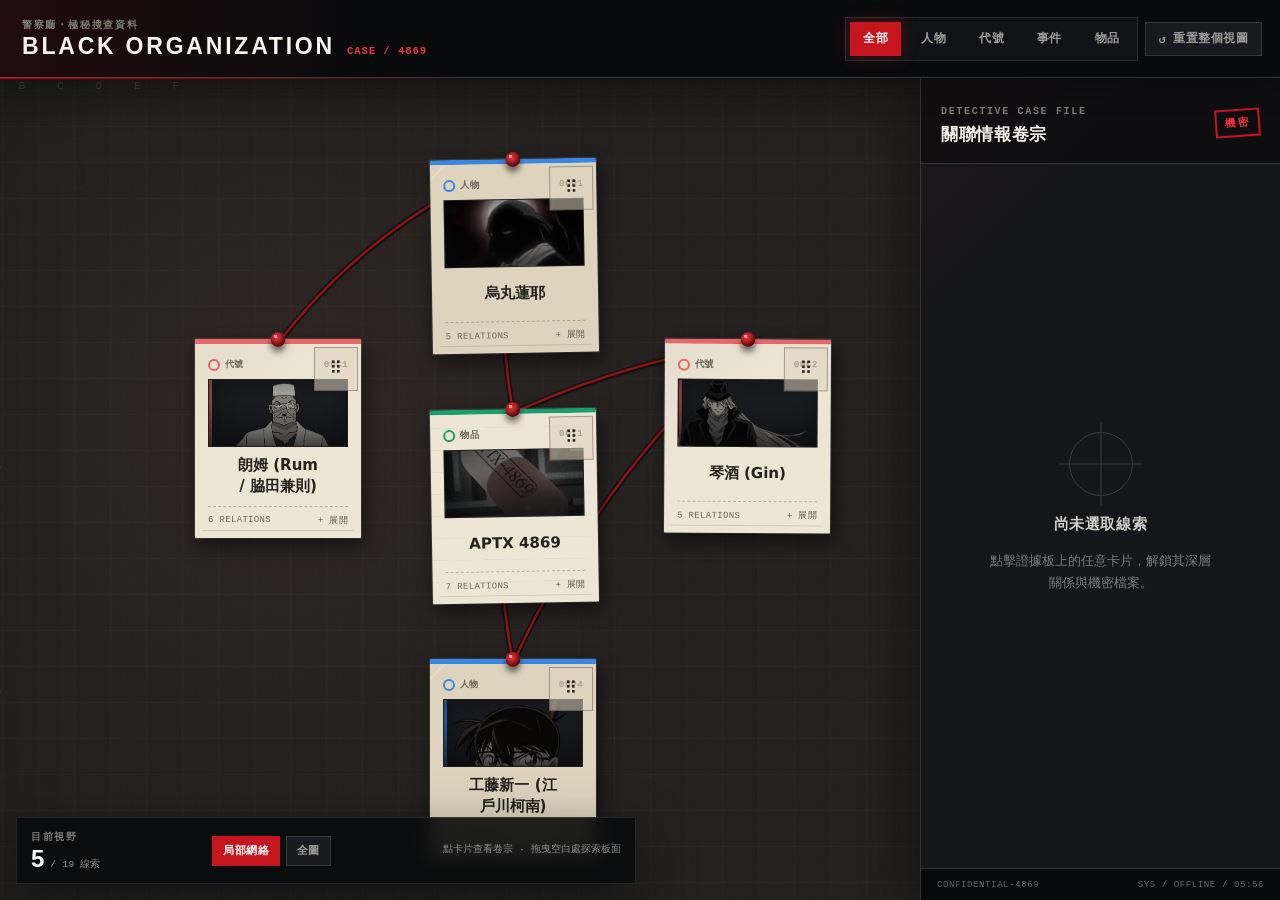
==== commit e7cbb527: "feat(ui): P1 information architecture & accessibility 實作 UI_OPTIMIZATION_HANDOFF 的 P1：資訊架構、可達性與可逆狀態。" ====
--- a/index.html
+++ b/index.html
@@ -74,10 +74,6 @@
             <span class="hud-label">目前視野</span>
             <strong id="visible-count">5</strong><span class="hud-unit"> / 19 線索</span>
           </div>
-          <div id="hits-line" class="hud-metric archive-access" hidden>
-            <span class="hud-label">ARCHIVE ACCESS</span>
-            <strong id="hits">—</strong>
-          </div>
         </div>
         <div class="hud-view-controls" role="group" aria-label="視野模式">
           <button class="view-mode-btn active" type="button" data-view-mode="local" aria-pressed="true">局部網絡</button>
@@ -110,11 +106,16 @@
 
       <footer class="sidebar-footer">
         <span>CONFIDENTIAL-4869</span>
+        <span id="hits-line" class="archive-access" hidden>
+          訪客計數 <strong id="hits">—</strong>
+        </span>
         <span id="record-clock">SYS / OFFLINE</span>
       </footer>
     </aside>
   </div>
 
+  <div id="interaction-status" class="visually-hidden" role="status" aria-live="polite" aria-atomic="true"></div>
+
   <script src="script.js"></script>
 </body>
 </html>
--- a/styles.css
+++ b/styles.css
@@ -55,9 +55,24 @@
   font: inherit;
 }
 
+/* P1-D：live region 僅供輔助科技，視覺隱藏但可被 screen reader 讀取 */
+.visually-hidden {
+  position: absolute;
+  width: 1px;
+  height: 1px;
+  margin: -1px;
+  padding: 0;
+  border: 0;
+  overflow: hidden;
+  clip: rect(0, 0, 0, 0);
+  clip-path: inset(50%);
+  white-space: nowrap;
+}
+
 button:focus-visible,
 .node-card:focus-visible,
-.relation-item:focus-visible {
+.relation-item:focus-visible,
+.detail-name:focus-visible {
   outline: 2px solid #ffffff;
   outline-offset: 3px;
 }
@@ -718,6 +733,23 @@
   font-family: var(--font-mono);
   font-size: 1.2rem;
   letter-spacing: 0.04em;
+}
+
+/* P1-H：counter 降級至 sidebar footer，為網站訪客計數，不影響主版面 */
+.sidebar-footer .archive-access {
+  font-family: var(--font-mono);
+  font-size: 0.57rem;
+  letter-spacing: 0.04em;
+  color: #62636a;
+}
+
+.sidebar-footer .archive-access[hidden] {
+  display: none;
+}
+
+.sidebar-footer .archive-access strong {
+  color: #b9b6ae;
+  font-size: inherit;
 }
 
 .hud-unit,
@@ -1659,11 +1691,6 @@
     font-size: 1.1rem;
   }
 
-  /* ARCHIVE ACCESS 在手機移出主 HUD，避免改變 board 高度 */
-  #hits-line {
-    display: none !important;
-  }
-
   .view-mode-btn {
     min-height: 26px;
     padding: 0 8px;
